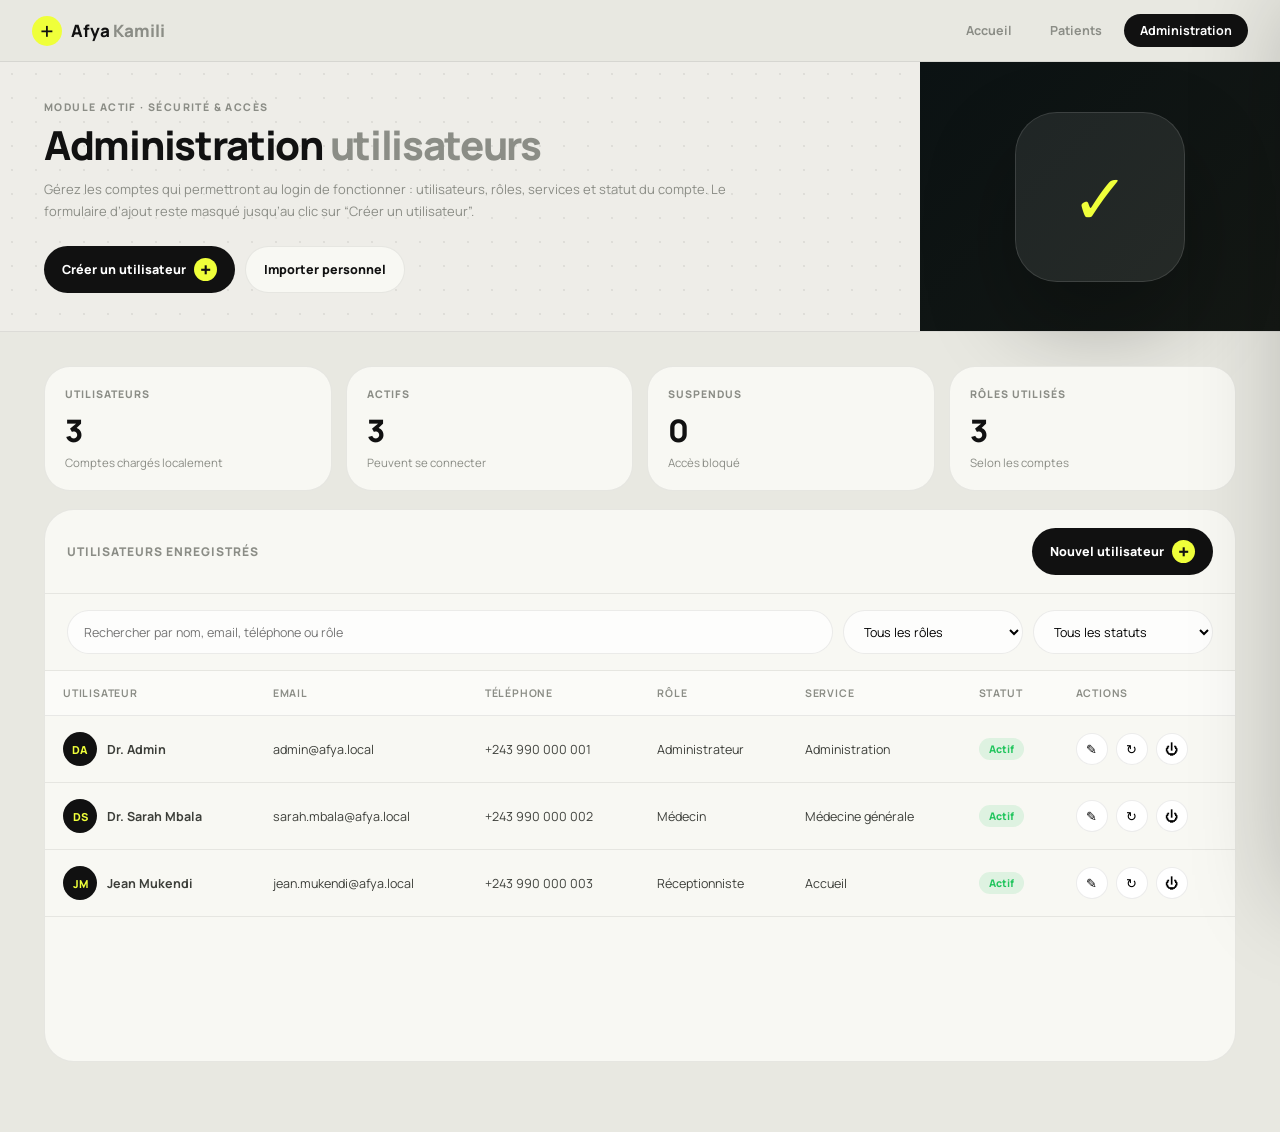
==== modules/admin/index.html @ 69cb7235 "Initial commit" ====
<!DOCTYPE html>
<html lang="fr">
<head>
<meta charset="UTF-8">
<meta name="viewport" content="width=device-width, initial-scale=1.0">
<title>Afya Kamili — Administration</title>
<link href="https://fonts.googleapis.com/css2?family=Manrope:wght@300;400;500;600;700;800&display=swap" rel="stylesheet">

<style>


  .subsection-title{
    font-size:11px;
    font-weight:800;
    color:var(--mid);
    text-transform:uppercase;
    letter-spacing:1px;
    margin:18px 0 12px;
  }
*,*::before,*::after{box-sizing:border-box;margin:0;padding:0}
:root{
  --bg:#E8E8E1;--bg2:#EEEDE8;--card:#F8F8F3;--white:#fff;--ink:#111;--dark:#3D3F3A;
  --mid:#8B8D86;--light:#D8D8D0;--accent:#EFFF3A;--red:#FF5A5A;--green:#22C55E;
  --border:rgba(0,0,0,.075);--font:'Manrope',sans-serif;
}
html,body{min-height:100vh;background:var(--bg);font-family:var(--font);color:var(--ink)}
a{text-decoration:none;color:inherit}button,input,select{font-family:var(--font)}
.topbar{position:fixed;top:0;left:0;right:0;z-index:100;height:62px;background:rgba(232,232,225,.9);backdrop-filter:blur(20px);border-bottom:1px solid var(--border);display:flex;align-items:center;padding:0 32px;gap:18px}
.brand{display:flex;align-items:center;gap:9px;font-weight:800;font-size:17px}
.dot{width:30px;height:30px;border-radius:50%;background:var(--accent);display:flex;align-items:center;justify-content:center;font-size:24px;font-weight:500}
.brand span span{color:var(--mid)}
.nav{margin-left:auto;display:flex;align-items:center;gap:6px}
.nav a{padding:8px 16px;border-radius:999px;font-size:12.5px;font-weight:700;color:var(--mid)}
.nav a:hover{background:var(--white);color:var(--ink)}
.nav a.active{background:var(--ink);color:#fff}
.main{padding-top:62px}
.hero{display:grid;grid-template-columns:1fr 360px;min-height:220px;background:var(--bg2);border-bottom:1px solid var(--border)}
.hero-left{position:relative;padding:38px 44px;display:flex;flex-direction:column;justify-content:center;overflow:hidden}
.hero-left::before{content:'';position:absolute;inset:0;background-image:radial-gradient(circle,rgba(139,141,134,.16) 1px,transparent 1px);background-size:24px 24px}
.eyebrow,.title,.text,.actions{position:relative}
.eyebrow{font-size:10.5px;font-weight:800;color:var(--mid);letter-spacing:1.4px;text-transform:uppercase;margin-bottom:10px}
.title{font-size:40px;font-weight:800;letter-spacing:-1.3px;line-height:1.05}
.title em{font-style:normal;color:var(--mid)}
.text{font-size:13px;color:var(--mid);line-height:1.7;max-width:740px;margin-top:12px}
.actions{display:flex;gap:10px;margin-top:24px;flex-wrap:wrap}
.btn{border:none;border-radius:999px;padding:12px 18px;font-size:12.5px;font-weight:800;cursor:pointer;display:inline-flex;align-items:center;gap:8px;transition:.18s}
.btn-primary{background:var(--ink);color:#fff}
.btn-primary:hover{transform:translateY(-2px);box-shadow:0 14px 34px rgba(0,0,0,.16)}
.btn-soft{background:var(--card);border:1px solid var(--border);color:var(--ink)}
.btn-round{width:23px;height:23px;border-radius:50%;background:var(--accent);color:var(--ink);display:flex;align-items:center;justify-content:center;font-size:20px;line-height:1}
.hero-right{background:linear-gradient(135deg,#0b1213,#151915);display:flex;align-items:center;justify-content:center}
.shield{width:170px;height:170px;border-radius:42px;border:1px solid rgba(255,255,255,.12);background:rgba(255,255,255,.08);display:flex;align-items:center;justify-content:center;color:var(--accent);font-size:70px;box-shadow:0 40px 90px rgba(0,0,0,.28)}
.content{padding:34px 44px 70px;max-width:1600px;margin:0 auto}
.kpis{display:grid;grid-template-columns:repeat(4,1fr);gap:14px;margin-bottom:18px}
.kpi{background:var(--card);border:1px solid var(--border);border-radius:26px;padding:20px}
.kpi-label{font-size:10.5px;font-weight:800;color:var(--mid);letter-spacing:1px;text-transform:uppercase;margin-bottom:8px}
.kpi-value{font-size:31px;font-weight:800}
.kpi-note{font-size:11.5px;color:var(--mid);margin-top:4px}
.panel{background:var(--card);border:1px solid var(--border);border-radius:30px;overflow:hidden}
.panel-head{padding:18px 22px;border-bottom:1px solid var(--border);display:flex;align-items:center;gap:14px;justify-content:space-between}
.panel-title{font-size:12px;font-weight:800;color:var(--mid);letter-spacing:1px;text-transform:uppercase}
.toolbar{padding:16px 22px;border-bottom:1px solid var(--border);display:grid;grid-template-columns:1fr 180px 180px;gap:10px}
.control{height:44px;border-radius:999px;border:1px solid var(--border);background:rgba(255,255,255,.74);padding:0 16px;font-size:12.5px;outline:none}
.control:focus{border-color:var(--accent);box-shadow:0 0 0 3px rgba(239,255,58,.2)}
.table-wrap{overflow:auto;min-height:390px}
table{width:100%;border-collapse:collapse;min-width:920px}
th{font-size:10.5px;text-align:left;text-transform:uppercase;letter-spacing:.8px;color:var(--mid);padding:15px 18px;background:rgba(255,255,255,.35);border-bottom:1px solid var(--border)}
td{font-size:12.5px;color:var(--dark);padding:16px 18px;border-bottom:1px solid var(--border)}
.user-cell{display:flex;align-items:center;gap:10px}
.avatar{width:34px;height:34px;border-radius:50%;background:var(--ink);color:var(--accent);display:flex;align-items:center;justify-content:center;font-size:11px;font-weight:800}
.badge{display:inline-flex;align-items:center;padding:4px 10px;border-radius:999px;font-size:10.5px;font-weight:800;background:rgba(139,141,134,.13);color:var(--mid)}
.badge.active{background:rgba(34,197,94,.12);color:var(--green)}
.badge.suspended{background:rgba(255,90,90,.12);color:var(--red)}
.actions-cell{display:flex;gap:8px}
.icon-btn{width:32px;height:32px;border-radius:50%;border:1px solid var(--border);background:#fff;cursor:pointer}
.empty{height:330px;display:flex;align-items:center;justify-content:center;text-align:center;color:var(--mid);font-size:13px}
.drawer-backdrop{position:fixed;inset:0;background:rgba(0,0,0,.34);z-index:180;opacity:0;pointer-events:none;transition:.2s}
.drawer{position:fixed;top:0;right:0;width:min(720px,100%);height:100vh;background:var(--bg2);z-index:200;transform:translateX(105%);transition:.28s ease;box-shadow:-30px 0 90px rgba(0,0,0,.22);overflow:auto}
.drawer.open,.drawer-backdrop.open{transform:translateX(0);opacity:1;pointer-events:auto}
.drawer-head{position:sticky;top:0;background:rgba(238,237,232,.9);backdrop-filter:blur(18px);height:72px;border-bottom:1px solid var(--border);display:flex;align-items:center;justify-content:space-between;padding:0 24px;z-index:2}
.drawer-title{font-size:18px;font-weight:800}
.close{width:38px;height:38px;border-radius:50%;border:1px solid var(--border);background:#fff;font-size:21px;cursor:pointer}
.drawer-body{padding:24px}
.form-grid{display:grid;grid-template-columns:repeat(2,1fr);gap:13px}
.field.full{grid-column:1/-1}
label span{display:block;font-size:10.5px;font-weight:800;text-transform:uppercase;letter-spacing:.6px;color:#666862;margin-bottom:7px}
.input,.select{width:100%;height:46px;border-radius:16px;border:1px solid var(--border);background:rgba(255,255,255,.75);padding:0 14px;font-size:13px;outline:none}
.input:focus,.select:focus{border-color:var(--accent);box-shadow:0 0 0 3px rgba(239,255,58,.17);background:#fff}
.drawer-actions{position:sticky;bottom:0;background:rgba(238,237,232,.92);backdrop-filter:blur(18px);border-top:1px solid var(--border);padding:14px 24px;display:flex;justify-content:flex-end;gap:10px}
@media(max-width:900px){.hero{grid-template-columns:1fr}.hero-right{display:none}.kpis{grid-template-columns:repeat(2,1fr)}.toolbar{grid-template-columns:1fr}.nav a:not(.active){display:none}}
@media(max-width:620px){.topbar{padding:0 16px}.content{padding:24px 16px 60px}.hero-left{padding:30px 18px}.title{font-size:29px}.kpis{grid-template-columns:1fr}.form-grid{grid-template-columns:1fr}}
</style>
</head>

<body>
<header class="topbar">
  <a href="../../index.html" class="brand">
    <div class="dot">+</div>
    <span>Afya <span>Kamili</span></span>
  </a>

  <nav class="nav">
    <a href="../../index.html">Accueil</a>
    <a href="../patients/index.html">Patients</a>
    <a href="#" class="active">Administration</a>
  </nav>
</header>

<main class="main">
  <section class="hero">
    <div class="hero-left">
      <div class="eyebrow">Module actif · Sécurité & accès</div>
      <h1 class="title">Administration <em>utilisateurs</em></h1>
      <p class="text">
        Gérez les comptes qui permettront au login de fonctionner : utilisateurs, rôles, services et statut du compte.
        Le formulaire d’ajout reste masqué jusqu’au clic sur “Créer un utilisateur”.
      </p>

      <div class="actions">
        <button class="btn btn-primary" id="openCreate">
          Créer un utilisateur <span class="btn-round">+</span>
        </button>
        <button class="btn btn-soft">Importer personnel</button>
      </div>
    </div>

    <div class="hero-right">
      <div class="shield">✓</div>
    </div>
  </section>

  <section class="content">
    <div class="kpis">
      <div class="kpi">
        <div class="kpi-label">Utilisateurs</div>
        <div class="kpi-value" id="kpiUsers">0</div>
        <div class="kpi-note">Comptes chargés localement</div>
      </div>
      <div class="kpi">
        <div class="kpi-label">Actifs</div>
        <div class="kpi-value" id="kpiActive">0</div>
        <div class="kpi-note">Peuvent se connecter</div>
      </div>
      <div class="kpi">
        <div class="kpi-label">Suspendus</div>
        <div class="kpi-value" id="kpiSuspended">0</div>
        <div class="kpi-note">Accès bloqué</div>
      </div>
      <div class="kpi">
        <div class="kpi-label">Rôles utilisés</div>
        <div class="kpi-value" id="kpiRoles">0</div>
        <div class="kpi-note">Selon les comptes</div>
      </div>
    </div>

    <section class="panel">
      <div class="panel-head">
        <div class="panel-title">Utilisateurs enregistrés</div>
        <button class="btn btn-primary" id="openCreateTable">
          Nouvel utilisateur <span class="btn-round">+</span>
        </button>
      </div>

      <div class="toolbar">
        <input class="control" id="searchInput" placeholder="Rechercher par nom, email, téléphone ou rôle">
        <select class="control" id="roleFilter">
          <option value="">Tous les rôles</option>
          <option>Administrateur</option>
          <option>Médecin</option>
          <option>Infirmier</option>
          <option>Réceptionniste</option>
          <option>Laborantin</option>
          <option>Pharmacien</option>
          <option>Caissier</option>
        </select>
        <select class="control" id="statusFilter">
          <option value="">Tous les statuts</option>
          <option value="active">Actif</option>
          <option value="suspended">Suspendu</option>
        </select>
      </div>

      <div class="table-wrap" id="tableArea"></div>
    </section>
  </section>
</main>

<div class="drawer-backdrop" id="backdrop"></div>

<aside class="drawer" id="drawer">
  <div class="drawer-head">
    <div>
      <div class="eyebrow" style="margin:0 0 3px">Nouveau compte</div>
      <div class="drawer-title">Créer un utilisateur</div>
    </div>
    <button class="close" id="closeDrawer">×</button>
  </div>

  <form id="userForm">
  <div class="drawer-body">

    <div class="subsection-title">Compte de connexion</div>

    <div class="form-grid">
      <label>
        <span>Nom affiché *</span>
        <input class="input" name="name" required placeholder="Dr. Jean Mukendi">
      </label>

      <label>
        <span>Email *</span>
        <input class="input" type="email" name="email" required placeholder="user@hopital.org">
      </label>

      <label>
        <span>Téléphone</span>
        <input class="input" name="phone" placeholder="+243...">
      </label>

      <label>
        <span>Statut du compte *</span>
        <select class="select" name="status" required>
          <option value="active">Actif</option>
          <option value="suspended">Suspendu</option>
          <option value="inactive">Inactif</option>
        </select>
      </label>

      <label>
        <span>Mot de passe temporaire *</span>
        <input class="input" type="password" name="password" required placeholder="••••••••">
      </label>

      <label>
        <span>Confirmation *</span>
        <input class="input" type="password" name="password_confirmation" required placeholder="••••••••">
      </label>
    </div>

    <br>

    <div class="subsection-title">Profil utilisateur</div>

    <div class="form-grid">
      <label>
        <span>Titre</span>
        <select class="select" name="title">
          <option value="">Aucun</option>
          <option>Dr.</option>
          <option>Pr.</option>
          <option>Mr.</option>
          <option>Mme</option>
          <option>Mlle</option>
          <option>Inf.</option>
        </select>
      </label>

      <label>
        <span>Sexe</span>
        <select class="select" name="gender">
          <option value="">Non renseigné</option>
          <option value="male">Homme</option>
          <option value="female">Femme</option>
          <option value="other">Autre</option>
        </select>
      </label>

      <label>
        <span>Prénom *</span>
        <input class="input" name="first_name" required placeholder="Jean">
      </label>

      <label>
        <span>Nom *</span>
        <input class="input" name="last_name" required placeholder="Mukendi">
      </label>

      <label>
        <span>Post-nom / deuxième prénom</span>
        <input class="input" name="middle_name" placeholder="Optionnel">
      </label>

      <label>
        <span>Date de naissance</span>
        <input class="input" type="date" name="date_of_birth">
      </label>

      <label>
        <span>Numéro d’identification</span>
        <input class="input" name="national_id" placeholder="Carte ID / matricule national">
      </label>

      <label>
        <span>Date d’embauche</span>
        <input class="input" type="date" name="hire_date">
      </label>

      <label>
        <span>Spécialité</span>
        <input class="input" name="specialty" placeholder="Cardiologie, pédiatrie...">
      </label>

      <label>
        <span>N° licence médicale</span>
        <input class="input" name="medical_license_number" placeholder="Ordre des médecins...">
      </label>

      <label>
        <span>Département</span>
        <select class="select" name="department_id">
          <option value="">Sélectionner</option>
          <option value="1">Administration</option>
          <option value="2">Médical</option>
          <option value="3">Laboratoire</option>
          <option value="4">Pharmacie</option>
          <option value="5">Caisse</option>
        </select>
      </label>

      <label>
        <span>Service</span>
        <select class="select" name="service_id">
          <option value="">Sélectionner</option>
          <option value="1">Médecine générale</option>
          <option value="2">Urgences</option>
          <option value="3">Pédiatrie</option>
          <option value="4">Laboratoire</option>
          <option value="5">Pharmacie</option>
          <option value="6">Accueil</option>
        </select>
      </label>

      <label class="field full">
        <span>Bio / Notes internes</span>
        <input class="input" name="bio" placeholder="Informations utiles sur le membre du personnel">
      </label>
    </div>

    <br>

    <div class="subsection-title">Accès & rôle</div>

    <div class="form-grid">
      <label>
        <span>Rôle *</span>
        <select class="select" name="role_id" required>
          <option value="">Sélectionner</option>
          <option value="1">Administrateur</option>
          <option value="2">Médecin</option>
          <option value="3">Infirmier</option>
          <option value="4">Réceptionniste</option>
          <option value="5">Laborantin</option>
          <option value="6">Pharmacien</option>
          <option value="7">Caissier</option>
        </select>
      </label>
    </div>

  </div>

  <div class="drawer-actions">
    <button type="button" class="btn btn-soft" id="cancelBtn">Annuler</button>
    <button type="submit" class="btn btn-primary">Enregistrer localement</button>
  </div>
</form>
</aside>

<script>
let users=[
  {
    name:'Dr. Admin',
    email:'admin@afya.local',
    phone:'+243 990 000 001',
    role:'Administrateur',
    service:'Administration',
    status:'active'
  },
  {
    name:'Dr. Sarah Mbala',
    email:'sarah.mbala@afya.local',
    phone:'+243 990 000 002',
    role:'Médecin',
    service:'Médecine générale',
    status:'active'
  },
  {
    name:'Jean Mukendi',
    email:'jean.mukendi@afya.local',
    phone:'+243 990 000 003',
    role:'Réceptionniste',
    service:'Accueil',
    status:'active'
  }
];

const drawer=document.getElementById('drawer');
const backdrop=document.getElementById('backdrop');
const tableArea=document.getElementById('tableArea');
const searchInput=document.getElementById('searchInput');
const roleFilter=document.getElementById('roleFilter');
const statusFilter=document.getElementById('statusFilter');

function openDrawer(){
  drawer.classList.add('open');
  backdrop.classList.add('open');
}

function closeDrawer(){
  drawer.classList.remove('open');
  backdrop.classList.remove('open');
}

document.getElementById('openCreate').addEventListener('click',openDrawer);
document.getElementById('openCreateTable').addEventListener('click',openDrawer);
document.getElementById('closeDrawer').addEventListener('click',closeDrawer);
document.getElementById('cancelBtn').addEventListener('click',closeDrawer);
backdrop.addEventListener('click',closeDrawer);

function initials(name){
  return name.split(' ').map(w=>w[0]).join('').slice(0,2).toUpperCase();
}

function render(){
  const q=searchInput.value.toLowerCase().trim();
  const role=roleFilter.value;
  const status=statusFilter.value;

  const filtered=users.filter(u=>{
    const matchText=[u.name,u.email,u.phone,u.role,u.service].join(' ').toLowerCase().includes(q);
    const matchRole=!role || u.role===role;
    const matchStatus=!status || u.status===status;
    return matchText && matchRole && matchStatus;
  });

  document.getElementById('kpiUsers').textContent=users.length;
  document.getElementById('kpiActive').textContent=users.filter(u=>u.status==='active').length;
  document.getElementById('kpiSuspended').textContent=users.filter(u=>u.status==='suspended').length;
  document.getElementById('kpiRoles').textContent=new Set(users.map(u=>u.role)).size;

  if(filtered.length===0){
    tableArea.innerHTML=`<div class="empty">Aucun utilisateur trouvé.</div>`;
    return;
  }

  tableArea.innerHTML=`
    <table>
      <thead>
        <tr>
          <th>Utilisateur</th>
          <th>Email</th>
          <th>Téléphone</th>
          <th>Rôle</th>
          <th>Service</th>
          <th>Statut</th>
          <th>Actions</th>
        </tr>
      </thead>
      <tbody>
        ${filtered.map((u,i)=>`
          <tr>
            <td>
              <div class="user-cell">
                <div class="avatar">${initials(u.name)}</div>
                <strong>${u.name}</strong>
              </div>
            </td>
            <td>${u.email}</td>
            <td>${u.phone || '-'}</td>
            <td>${u.role}</td>
            <td>${u.service}</td>
            <td><span class="badge ${u.status==='active'?'active':'suspended'}">${u.status==='active'?'Actif':'Suspendu'}</span></td>
            <td>
              <div class="actions-cell">
                <button class="icon-btn" title="Modifier">✎</button>
                <button class="icon-btn" title="Réinitialiser mot de passe">↻</button>
                <button class="icon-btn" title="Suspendre">⏻</button>
              </div>
            </td>
          </tr>
        `).join('')}
      </tbody>
    </table>
  `;
}

searchInput.addEventListener('input',render);
roleFilter.addEventListener('change',render);
statusFilter.addEventListener('change',render);

document.getElementById('userForm').addEventListener('submit',e=>{
  e.preventDefault();

  const fd=new FormData(e.target);
  const password=fd.get('password');
  const confirmation=fd.get('password_confirmation');

  if(password!==confirmation){
    alert('Les mots de passe ne correspondent pas.');
    return;
  }

  users.unshift({
    name:fd.get('name'),
    email:fd.get('email'),
    phone:fd.get('phone'),
    role:fd.get('role'),
    service:fd.get('service'),
    status:fd.get('status')
  });

  e.target.reset();
  closeDrawer();
  render();
});

render();
</script>
</body>
</html>
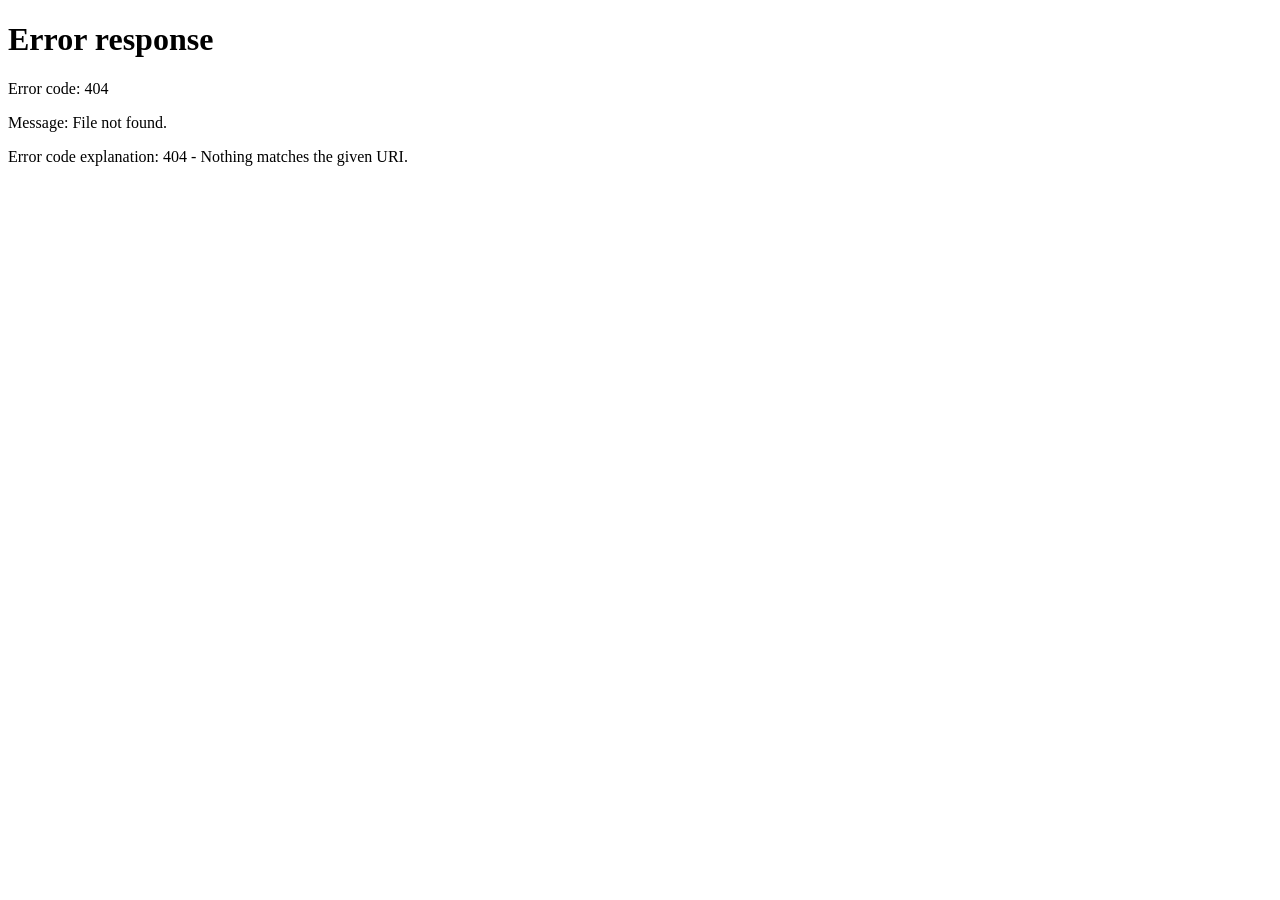
==== commit 1efdaad8: "Mot de passe oublié et admin" ====
--- a/modules/admin/index.html
+++ b/modules/admin/index.html
@@ -94,14 +94,14 @@
 
 <body>
 <header class="topbar">
-  <a href="../../index.html" class="brand">
+  <a href="../../index" class="brand">
     <div class="dot">+</div>
     <span>Afya <span>Kamili</span></span>
   </a>
 
   <nav class="nav">
-    <a href="../../index.html">Accueil</a>
-    <a href="../patients/index.html">Patients</a>
+    <a href="../../index">Accueil</a>
+    <a href="../patients/index">Patients</a>
     <a href="#" class="active">Administration</a>
   </nav>
 </header>
@@ -196,324 +196,183 @@
     <button class="close" id="closeDrawer">×</button>
   </div>
 
-  <form id="userForm">
-  <div class="drawer-body">
-
+  <form id="userForm" autocomplete="off">
+
+    <!-- ═══ COMPTE DE CONNEXION ═══ -->
     <div class="subsection-title">Compte de connexion</div>
 
     <div class="form-grid">
       <label>
-        <span>Nom affiché *</span>
-        <input class="input" name="name" required placeholder="Dr. Jean Mukendi">
-      </label>
-
-      <label>
-        <span>Email *</span>
-        <input class="input" type="email" name="email" required placeholder="user@hopital.org">
-      </label>
-
-      <label>
-        <span>Téléphone</span>
-        <input class="input" name="phone" placeholder="+243...">
+        <span>Prénom *</span>
+        <input class="input" name="first_name" required placeholder="Jean">
+      </label>
+
+      <label>
+        <span>Nom *</span>
+        <input class="input" name="last_name" required placeholder="Mukendi">
+      </label>
+
+      <label>
+        <span>Téléphone * <small style="font-weight:500;text-transform:none;letter-spacing:0">— servira à se connecter</small></span>
+        <div style="display:flex;gap:8px">
+          <select class="input" name="country_iso" id="countryIso" style="flex:0 0 132px">
+            <option value="CD" data-dial="+243" selected>&#127976; +243 RDC</option>
+            <option value="CG" data-dial="+242">&#127976; +242 Congo</option>
+            <option value="RW" data-dial="+250">&#127479; +250 Rwanda</option>
+            <option value="BI" data-dial="+257">&#127463; +257 Burundi</option>
+            <option value="UG" data-dial="+256">&#127482; +256 Ouganda</option>
+            <option value="TZ" data-dial="+255">&#127481; +255 Tanzanie</option>
+            <option value="KE" data-dial="+254">&#127472; +254 Kenya</option>
+            <option value="ZM" data-dial="+260">&#127487; +260 Zambie</option>
+            <option value="AO" data-dial="+244">&#127462; +244 Angola</option>
+            <option value="CM" data-dial="+237">&#127464; +237 Cameroun</option>
+            <option value="CI" data-dial="+225">&#127464; +225 Côte d'Ivoire</option>
+            <option value="SN" data-dial="+221">&#127480; +221 Sénégal</option>
+          </select>
+          <input class="input" name="phone" required placeholder="990 000 000" style="flex:1">
+        </div>
+      </label>
+
+      <label>
+        <span>Email <small style="font-weight:500;text-transform:none;letter-spacing:0">— facultatif</small></span>
+        <input class="input" type="email" name="email" placeholder="nom@exemple.com">
+      </label>
+
+      <label>
+        <span>Mot de passe temporaire *</span>
+        <input class="input" type="password" name="password" required placeholder="6 caractères minimum">
+      </label>
+
+      <label>
+        <span>Confirmation *</span>
+        <input class="input" type="password" name="password_confirmation" required placeholder="Retapez le mot de passe">
+      </label>
+
+      <label>
+        <span>Rôle *</span>
+        <select class="input" name="role_id" id="roleSelect" required>
+          <option value="">Chargement…</option>
+        </select>
       </label>
 
       <label>
         <span>Statut du compte *</span>
-        <select class="select" name="status" required>
-          <option value="active">Actif</option>
+        <select class="input" name="status" required>
+          <option value="active" selected>Actif</option>
           <option value="suspended">Suspendu</option>
           <option value="inactive">Inactif</option>
         </select>
       </label>
-
-      <label>
-        <span>Mot de passe temporaire *</span>
-        <input class="input" type="password" name="password" required placeholder="••••••••">
-      </label>
-
-      <label>
-        <span>Confirmation *</span>
-        <input class="input" type="password" name="password_confirmation" required placeholder="••••••••">
-      </label>
     </div>
 
     <br>
 
-    <div class="subsection-title">Profil utilisateur</div>
-
-    <div class="form-grid">
-      <label>
-        <span>Titre</span>
-        <select class="select" name="title">
-          <option value="">Aucun</option>
-          <option>Dr.</option>
-          <option>Pr.</option>
-          <option>Mr.</option>
-          <option>Mme</option>
-          <option>Mlle</option>
-          <option>Inf.</option>
-        </select>
-      </label>
-
-      <label>
-        <span>Sexe</span>
-        <select class="select" name="gender">
-          <option value="">Non renseigné</option>
-          <option value="male">Homme</option>
-          <option value="female">Femme</option>
-          <option value="other">Autre</option>
-        </select>
-      </label>
-
-      <label>
-        <span>Prénom *</span>
-        <input class="input" name="first_name" required placeholder="Jean">
-      </label>
-
-      <label>
-        <span>Nom *</span>
-        <input class="input" name="last_name" required placeholder="Mukendi">
-      </label>
-
-      <label>
-        <span>Post-nom / deuxième prénom</span>
-        <input class="input" name="middle_name" placeholder="Optionnel">
-      </label>
-
-      <label>
-        <span>Date de naissance</span>
-        <input class="input" type="date" name="date_of_birth">
-      </label>
-
-      <label>
-        <span>Numéro d’identification</span>
-        <input class="input" name="national_id" placeholder="Carte ID / matricule national">
-      </label>
-
-      <label>
-        <span>Date d’embauche</span>
-        <input class="input" type="date" name="hire_date">
-      </label>
-
-      <label>
-        <span>Spécialité</span>
-        <input class="input" name="specialty" placeholder="Cardiologie, pédiatrie...">
-      </label>
-
-      <label>
-        <span>N° licence médicale</span>
-        <input class="input" name="medical_license_number" placeholder="Ordre des médecins...">
-      </label>
-
-      <label>
-        <span>Département</span>
-        <select class="select" name="department_id">
-          <option value="">Sélectionner</option>
-          <option value="1">Administration</option>
-          <option value="2">Médical</option>
-          <option value="3">Laboratoire</option>
-          <option value="4">Pharmacie</option>
-          <option value="5">Caisse</option>
-        </select>
-      </label>
-
-      <label>
-        <span>Service</span>
-        <select class="select" name="service_id">
-          <option value="">Sélectionner</option>
-          <option value="1">Médecine générale</option>
-          <option value="2">Urgences</option>
-          <option value="3">Pédiatrie</option>
-          <option value="4">Laboratoire</option>
-          <option value="5">Pharmacie</option>
-          <option value="6">Accueil</option>
-        </select>
-      </label>
-
-      <label class="field full">
-        <span>Bio / Notes internes</span>
-        <input class="input" name="bio" placeholder="Informations utiles sur le membre du personnel">
-      </label>
-    </div>
-
-    <br>
-
-    <div class="subsection-title">Accès & rôle</div>
-
-    <div class="form-grid">
-      <label>
-        <span>Rôle *</span>
-        <select class="select" name="role_id" required>
-          <option value="">Sélectionner</option>
-          <option value="1">Administrateur</option>
-          <option value="2">Médecin</option>
-          <option value="3">Infirmier</option>
-          <option value="4">Réceptionniste</option>
-          <option value="5">Laborantin</option>
-          <option value="6">Pharmacien</option>
-          <option value="7">Caissier</option>
-        </select>
-      </label>
-    </div>
-
-  </div>
-
-  <div class="drawer-actions">
-    <button type="button" class="btn btn-soft" id="cancelBtn">Annuler</button>
-    <button type="submit" class="btn btn-primary">Enregistrer localement</button>
-  </div>
-</form>
+    <!-- ═══ MODULES AUTORISÉS ═══ -->
+    <div class="subsection-title">Modules autorisés</div>
+    <p style="font-size:12.5px;color:#8B8D86;margin:-6px 0 12px;line-height:1.5">
+      Cet employé n'aura accès qu'aux modules cochés. S'il n'en a qu'un,
+      il entrera directement dedans à la connexion.
+    </p>
+    <div id="moduleBoxes" style="display:flex;flex-wrap:wrap;gap:8px">
+      <span style="font-size:13px;color:#8B8D86">Chargement…</span>
+    </div>
+
+    <!-- ═══ PROFIL DÉTAILLÉ — masqué pour les pharmacies ═══ -->
+    <div data-clinical hidden>
+      <br>
+      <div class="subsection-title">Profil détaillé</div>
+
+      <div class="form-grid">
+        <label>
+          <span>Titre</span>
+          <select class="input" name="title">
+            <option value="">Aucun</option>
+            <option>Dr</option><option>Pr</option><option>M.</option>
+            <option>Mme</option><option>Mlle</option>
+          </select>
+        </label>
+
+        <label>
+          <span>Sexe</span>
+          <select class="input" name="gender">
+            <option value="">Non renseigné</option>
+            <option value="male">Homme</option>
+            <option value="female">Femme</option>
+            <option value="other">Autre</option>
+          </select>
+        </label>
+
+        <label>
+          <span>Post-nom</span>
+          <input class="input" name="middle_name" placeholder="Optionnel">
+        </label>
+
+        <label>
+          <span>Date de naissance</span>
+          <input class="input" type="date" name="date_of_birth">
+        </label>
+
+        <label>
+          <span>Numéro d'identification</span>
+          <input class="input" name="national_id" placeholder="Optionnel">
+        </label>
+
+        <label>
+          <span>Date d'embauche</span>
+          <input class="input" type="date" name="hire_date">
+        </label>
+
+        <label>
+          <span>Spécialité</span>
+          <input class="input" name="specialty" placeholder="Ex : Pédiatrie">
+        </label>
+
+        <label>
+          <span>Licence médicale</span>
+          <input class="input" name="medical_license_number" placeholder="Numéro d'ordre">
+        </label>
+
+        <label>
+          <span>Département</span>
+          <select class="input" name="department_id">
+            <option value="">Sélectionner</option>
+            <option value="1">Administration</option>
+            <option value="2">Médical</option>
+            <option value="3">Laboratoire</option>
+            <option value="4">Pharmacie</option>
+            <option value="5">Caisse</option>
+          </select>
+        </label>
+
+        <label>
+          <span>Service</span>
+          <select class="input" name="service_id">
+            <option value="">Sélectionner</option>
+            <option value="1">Médecine générale</option>
+            <option value="2">Urgences</option>
+            <option value="3">Pédiatrie</option>
+            <option value="4">Laboratoire</option>
+            <option value="5">Pharmacie</option>
+            <option value="6">Accueil</option>
+          </select>
+        </label>
+      </div>
+
+      <br>
+      <label style="display:block">
+        <span>Notes internes</span>
+        <textarea class="input" name="bio" rows="3" placeholder="Optionnel"></textarea>
+      </label>
+    </div>
+
+    <div class="drawer-actions">
+      <button type="button" class="btn btn-soft" id="cancelBtn">Annuler</button>
+      <button type="submit" class="btn btn-primary">Créer l'utilisateur</button>
+    </div>
+  </form>
 </aside>
 
-<script>
-let users=[
-  {
-    name:'Dr. Admin',
-    email:'admin@afya.local',
-    phone:'+243 990 000 001',
-    role:'Administrateur',
-    service:'Administration',
-    status:'active'
-  },
-  {
-    name:'Dr. Sarah Mbala',
-    email:'sarah.mbala@afya.local',
-    phone:'+243 990 000 002',
-    role:'Médecin',
-    service:'Médecine générale',
-    status:'active'
-  },
-  {
-    name:'Jean Mukendi',
-    email:'jean.mukendi@afya.local',
-    phone:'+243 990 000 003',
-    role:'Réceptionniste',
-    service:'Accueil',
-    status:'active'
-  }
-];
-
-const drawer=document.getElementById('drawer');
-const backdrop=document.getElementById('backdrop');
-const tableArea=document.getElementById('tableArea');
-const searchInput=document.getElementById('searchInput');
-const roleFilter=document.getElementById('roleFilter');
-const statusFilter=document.getElementById('statusFilter');
-
-function openDrawer(){
-  drawer.classList.add('open');
-  backdrop.classList.add('open');
-}
-
-function closeDrawer(){
-  drawer.classList.remove('open');
-  backdrop.classList.remove('open');
-}
-
-document.getElementById('openCreate').addEventListener('click',openDrawer);
-document.getElementById('openCreateTable').addEventListener('click',openDrawer);
-document.getElementById('closeDrawer').addEventListener('click',closeDrawer);
-document.getElementById('cancelBtn').addEventListener('click',closeDrawer);
-backdrop.addEventListener('click',closeDrawer);
-
-function initials(name){
-  return name.split(' ').map(w=>w[0]).join('').slice(0,2).toUpperCase();
-}
-
-function render(){
-  const q=searchInput.value.toLowerCase().trim();
-  const role=roleFilter.value;
-  const status=statusFilter.value;
-
-  const filtered=users.filter(u=>{
-    const matchText=[u.name,u.email,u.phone,u.role,u.service].join(' ').toLowerCase().includes(q);
-    const matchRole=!role || u.role===role;
-    const matchStatus=!status || u.status===status;
-    return matchText && matchRole && matchStatus;
-  });
-
-  document.getElementById('kpiUsers').textContent=users.length;
-  document.getElementById('kpiActive').textContent=users.filter(u=>u.status==='active').length;
-  document.getElementById('kpiSuspended').textContent=users.filter(u=>u.status==='suspended').length;
-  document.getElementById('kpiRoles').textContent=new Set(users.map(u=>u.role)).size;
-
-  if(filtered.length===0){
-    tableArea.innerHTML=`<div class="empty">Aucun utilisateur trouvé.</div>`;
-    return;
-  }
-
-  tableArea.innerHTML=`
-    <table>
-      <thead>
-        <tr>
-          <th>Utilisateur</th>
-          <th>Email</th>
-          <th>Téléphone</th>
-          <th>Rôle</th>
-          <th>Service</th>
-          <th>Statut</th>
-          <th>Actions</th>
-        </tr>
-      </thead>
-      <tbody>
-        ${filtered.map((u,i)=>`
-          <tr>
-            <td>
-              <div class="user-cell">
-                <div class="avatar">${initials(u.name)}</div>
-                <strong>${u.name}</strong>
-              </div>
-            </td>
-            <td>${u.email}</td>
-            <td>${u.phone || '-'}</td>
-            <td>${u.role}</td>
-            <td>${u.service}</td>
-            <td><span class="badge ${u.status==='active'?'active':'suspended'}">${u.status==='active'?'Actif':'Suspendu'}</span></td>
-            <td>
-              <div class="actions-cell">
-                <button class="icon-btn" title="Modifier">✎</button>
-                <button class="icon-btn" title="Réinitialiser mot de passe">↻</button>
-                <button class="icon-btn" title="Suspendre">⏻</button>
-              </div>
-            </td>
-          </tr>
-        `).join('')}
-      </tbody>
-    </table>
-  `;
-}
-
-searchInput.addEventListener('input',render);
-roleFilter.addEventListener('change',render);
-statusFilter.addEventListener('change',render);
-
-document.getElementById('userForm').addEventListener('submit',e=>{
-  e.preventDefault();
-
-  const fd=new FormData(e.target);
-  const password=fd.get('password');
-  const confirmation=fd.get('password_confirmation');
-
-  if(password!==confirmation){
-    alert('Les mots de passe ne correspondent pas.');
-    return;
-  }
-
-  users.unshift({
-    name:fd.get('name'),
-    email:fd.get('email'),
-    phone:fd.get('phone'),
-    role:fd.get('role'),
-    service:fd.get('service'),
-    status:fd.get('status')
-  });
-
-  e.target.reset();
-  closeDrawer();
-  render();
-});
-
-render();
-</script>
+<script src="../../js/afya_api.js" defer></script>
+<script src="./admin.js" defer></script>
 </body>
 </html>
